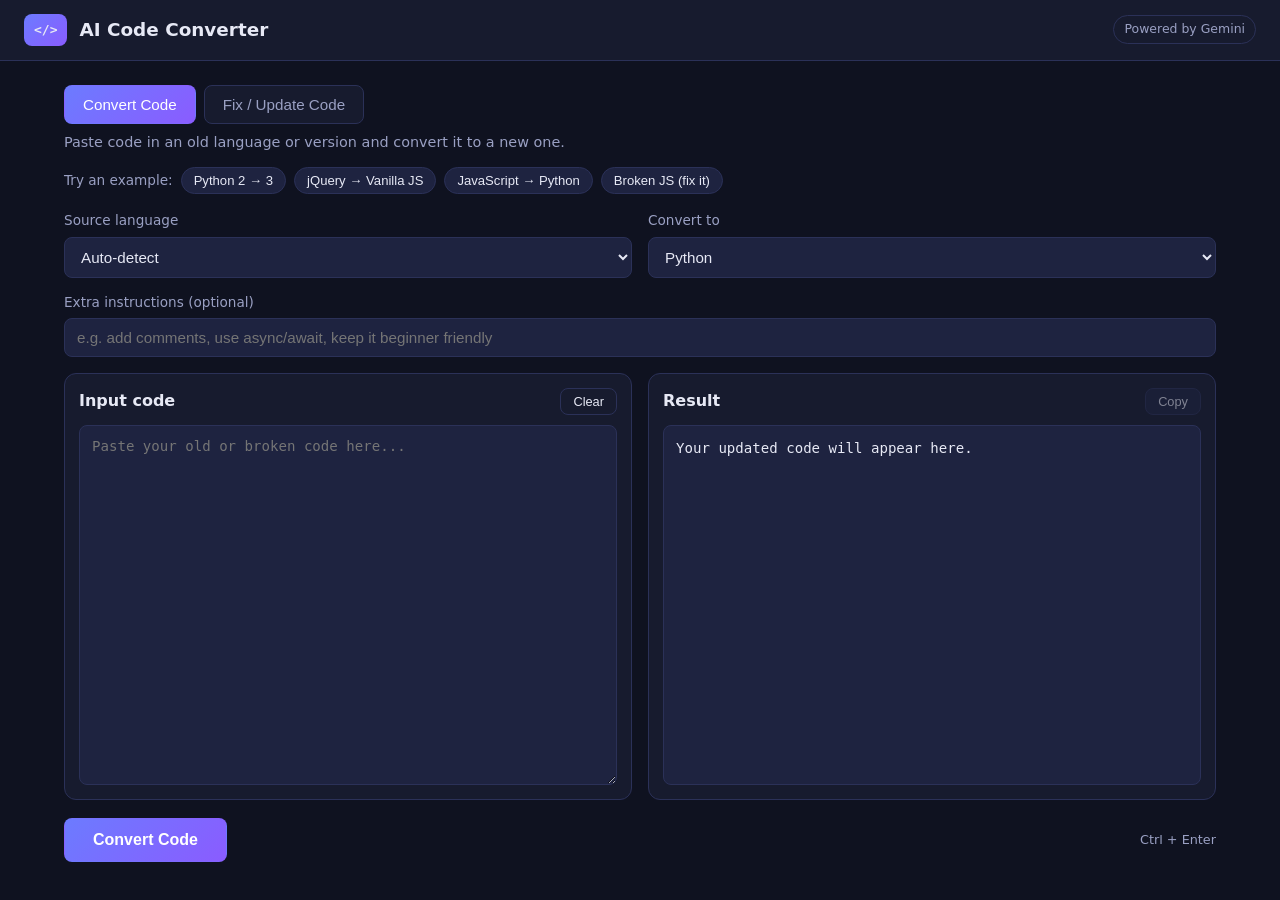
==== Rejuvinate/html/index.html @ a5daf36b "Add initial HTML structure for AI Code Converter" ====
<!DOCTYPE html>
<html lang="en">
<head>
  <meta charset="UTF-8" />
  <meta name="viewport" content="width=device-width, initial-scale=1" />
  <title>AI Code Converter</title>
  <link rel="stylesheet" href="../css/style.css" />
</head>
<body>
  <header class="topbar">
    <div class="brand">
      <span class="logo">&lt;/&gt;</span>
      <h1>AI Code Converter</h1>
    </div>
    <span class="badge">Powered by Gemini</span>
  </header>

  <main class="container">

    <!-- MODE TABS -->
    <div class="tabs" role="tablist">
      <button class="tab active" data-mode="convert" role="tab" type="button">Convert Code</button>
      <button class="tab" data-mode="fix" role="tab" type="button">Fix / Update Code</button>
    </div>
    <p id="modeHint" class="hint">
      Paste code in an old language or version and convert it to a new one.
    </p>

    <!-- EXAMPLES -->
    <div class="chips">
      <span class="chips-label">Try an example:</span>
      <button class="chip" type="button" data-example="py2">Python 2 → 3</button>
      <button class="chip" type="button" data-example="jquery">jQuery → Vanilla JS</button>
      <button class="chip" type="button" data-example="js2py">JavaScript → Python</button>
      <button class="chip" type="button" data-example="broken">Broken JS (fix it)</button>
    </div>

    <!-- LANGUAGES -->
    <div class="row">
      <div class="field">
        <label for="sourceLang">Source language</label>
        <select id="sourceLang"></select>
      </div>
      <div class="field" id="targetField">
        <label for="targetLang">Convert to</label>
        <select id="targetLang"></select>
      </div>
    </div>

    <div class="field extra">
      <label for="extraInstructions">Extra instructions (optional)</label>
      <input id="extraInstructions" type="text"
             placeholder="e.g. add comments, use async/await, keep it beginner friendly" />
    </div>

    <!-- EDITORS -->
    <div class="panels">
      <section class="panel">
        <div class="panel-head">
          <h2>Input code</h2>
          <button id="clearBtn" class="btn small ghost" type="button">Clear</button>
        </div>
        <textarea id="inputCode" spellcheck="false"
                  placeholder="Paste your old or broken code here..."></textarea>

        <div id="errorField" class="field hidden">
          <label for="errorMsg">Error message or what went wrong (optional)</label>
          <textarea id="errorMsg" class="small-text" spellcheck="false"
                    placeholder="e.g. TypeError: x is not a function (line 12)"></textarea>
        </div>
      </section>

      <section class="panel">
        <div class="panel-head">
          <h2>Result</h2>
          <button id="copyBtn" class="btn small" type="button" disabled>Copy</button>
        </div>
        <pre class="output"><code id="outputCode">Your updated code will appear here.</code></pre>
        <div id="notes" class="notes hidden"></div>
      </section>
    </div>

    <div class="actions">
      <button id="convertBtn" class="btn primary big" type="button">Convert Code</button>
      <span id="status" class="status"></span>
      <span class="shortcut">Ctrl + Enter</span>
    </div>
  </main>

  <script src="../js/script.js"></script>
</body>
</html>
---- Rejuvinate/css/style.css ----
:root {
  --bg: #0f1220;
  --panel: #171b2e;
  --panel-2: #1e2340;
  --border: #2b3158;
  --text: #e7e9f5;
  --muted: #9aa0c3;
  --accent: #6c7bff;
  --accent-2: #8a5cff;
  --danger: #ff6b6b;
  --ok: #4ade80;
}

* { box-sizing: border-box; }

body {
  margin: 0;
  font-family: system-ui, -apple-system, "Segoe UI", Roboto, sans-serif;
  background: var(--bg);
  color: var(--text);
  line-height: 1.5;
}

.hidden { display: none !important; }

/* Top bar */
.topbar {
  display: flex;
  align-items: center;
  justify-content: space-between;
  padding: 14px 24px;
  border-bottom: 1px solid var(--border);
  background: var(--panel);
}
.brand { display: flex; align-items: center; gap: 12px; }
.brand h1 { font-size: 1.15rem; margin: 0; }
.logo {
  background: linear-gradient(135deg, var(--accent), var(--accent-2));
  padding: 6px 10px;
  border-radius: 8px;
  font-family: monospace;
  font-weight: 700;
}
.badge {
  font-size: 0.78rem;
  color: var(--muted);
  border: 1px solid var(--border);
  padding: 4px 10px;
  border-radius: 999px;
}

.container { max-width: 1200px; margin: 0 auto; padding: 24px; }

/* Tabs */
.tabs { display: flex; gap: 8px; margin-bottom: 8px; }
.tab {
  background: var(--panel);
  color: var(--muted);
  border: 1px solid var(--border);
  padding: 10px 18px;
  border-radius: 8px;
  cursor: pointer;
  font-size: 0.95rem;
}
.tab.active {
  color: #fff;
  background: linear-gradient(135deg, var(--accent), var(--accent-2));
  border-color: transparent;
}

.hint { color: var(--muted); font-size: 0.9rem; margin: 6px 0 14px; }

/* Example chips */
.chips { display: flex; flex-wrap: wrap; gap: 8px; align-items: center; margin-bottom: 16px; }
.chips-label { color: var(--muted); font-size: 0.85rem; }
.chip {
  background: var(--panel-2);
  color: var(--text);
  border: 1px solid var(--border);
  border-radius: 999px;
  padding: 5px 12px;
  font-size: 0.82rem;
  cursor: pointer;
}
.chip:hover { border-color: var(--accent); }

/* Form bits */
.row { display: flex; gap: 16px; flex-wrap: wrap; margin-bottom: 14px; }
.field { display: flex; flex-direction: column; gap: 6px; flex: 1; min-width: 200px; }
.field.extra { margin-bottom: 16px; }
label { font-size: 0.85rem; color: var(--muted); }

select, input[type="text"], textarea {
  background: var(--panel-2);
  color: var(--text);
  border: 1px solid var(--border);
  border-radius: 8px;
  padding: 10px 12px;
  font-size: 0.95rem;
  width: 100%;
}
select:focus, input:focus, textarea:focus {
  outline: 2px solid var(--accent);
  outline-offset: 0;
}

/* Panels */
.panels { display: grid; grid-template-columns: 1fr 1fr; gap: 16px; }
@media (max-width: 860px) { .panels { grid-template-columns: 1fr; } }

.panel {
  background: var(--panel);
  border: 1px solid var(--border);
  border-radius: 12px;
  padding: 14px;
  display: flex;
  flex-direction: column;
  gap: 10px;
  min-width: 0;
}
.panel-head { display: flex; justify-content: space-between; align-items: center; }
.panel-head h2 { margin: 0; font-size: 1rem; }

textarea {
  min-height: 360px;
  resize: vertical;
  font-family: ui-monospace, "Cascadia Code", Consolas, monospace;
  font-size: 0.88rem;
  line-height: 1.5;
}
textarea.small-text { min-height: 80px; }

.output {
  margin: 0;
  background: var(--panel-2);
  border: 1px solid var(--border);
  border-radius: 8px;
  padding: 12px;
  min-height: 360px;
  max-height: 560px;
  overflow: auto;
  white-space: pre;
  font-family: ui-monospace, "Cascadia Code", Consolas, monospace;
  font-size: 0.88rem;
  line-height: 1.5;
}

.notes {
  background: var(--panel-2);
  border-left: 3px solid var(--accent);
  border-radius: 6px;
  padding: 10px 12px;
  font-size: 0.88rem;
  white-space: pre-wrap;
}

/* Actions + status */
.actions { display: flex; align-items: center; gap: 16px; margin-top: 18px; flex-wrap: wrap; }
.shortcut { margin-left: auto; color: var(--muted); font-size: 0.8rem; }
.status { color: var(--muted); font-size: 0.9rem; }
.status.error { color: var(--danger); }
.status.ok { color: var(--ok); }

/* Buttons */
.btn {
  border: 1px solid var(--border);
  background: var(--panel-2);
  color: var(--text);
  padding: 10px 18px;
  border-radius: 8px;
  cursor: pointer;
  font-size: 0.95rem;
}
.btn:hover:not(:disabled) { border-color: var(--accent); }
.btn:disabled { opacity: 0.5; cursor: not-allowed; }
.btn.primary {
  background: linear-gradient(135deg, var(--accent), var(--accent-2));
  border-color: transparent;
  color: #fff;
  font-weight: 600;
}
.btn.ghost { background: transparent; }
.btn.small { padding: 5px 12px; font-size: 0.8rem; }
.btn.big { padding: 12px 28px; font-size: 1rem; }

/* Spinner */
.spinner {
  display: inline-block;
  width: 14px; height: 14px;
  border: 2px solid var(--border);
  border-top-color: var(--accent);
  border-radius: 50%;
  animation: spin 0.8s linear infinite;
  margin-right: 8px;
  vertical-align: -2px;
}
@keyframes spin { to { transform: rotate(360deg); } }
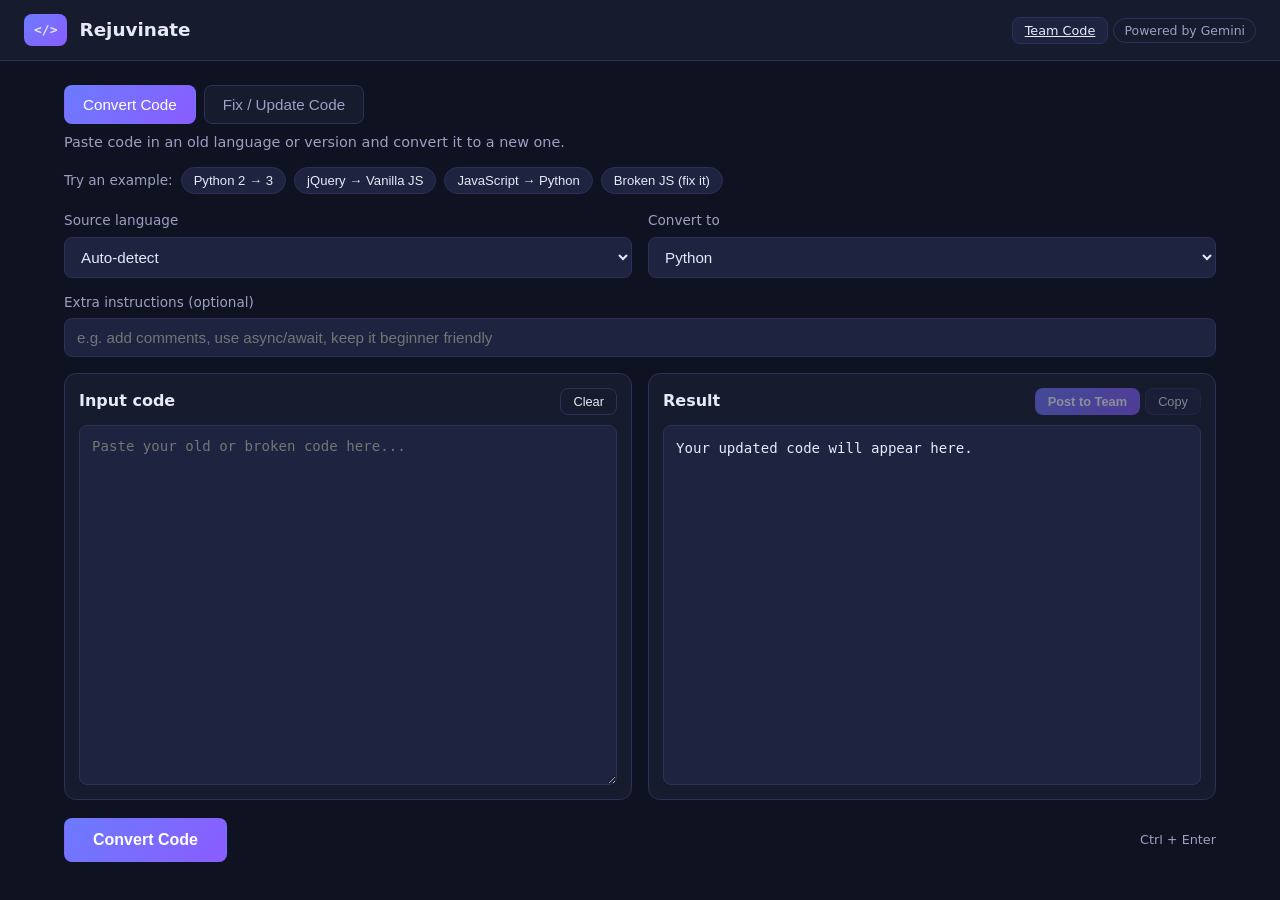
==== commit c54e43be: "Rename AI Code Converter to Rejuvinate" ====
--- a/Rejuvinate/html/index.html
+++ b/Rejuvinate/html/index.html
@@ -3,16 +3,20 @@
 <head>
   <meta charset="UTF-8" />
   <meta name="viewport" content="width=device-width, initial-scale=1" />
-  <title>AI Code Converter</title>
+  <title>Rejuvinate</title>
+  <link rel="preconnect" href="https://generativelanguage.googleapis.com" crossorigin />
   <link rel="stylesheet" href="../css/style.css" />
 </head>
 <body>
   <header class="topbar">
     <div class="brand">
       <span class="logo">&lt;/&gt;</span>
-      <h1>AI Code Converter</h1>
+      <h1>Rejuvinate</h1>
     </div>
-    <span class="badge">Powered by Gemini</span>
+    <div class="topbar-links">
+      <a class="btn small" href="team.html">Team Code</a>
+      <span class="badge">Powered by Gemini</span>
+    </div>
   </header>
 
   <main class="container">
@@ -73,7 +77,10 @@
       <section class="panel">
         <div class="panel-head">
           <h2>Result</h2>
-          <button id="copyBtn" class="btn small" type="button" disabled>Copy</button>
+          <div class="head-actions">
+            <button id="postBtn" class="btn small primary" type="button" disabled>Post to Team</button>
+            <button id="copyBtn" class="btn small" type="button" disabled>Copy</button>
+          </div>
         </div>
         <pre class="output"><code id="outputCode">Your updated code will appear here.</code></pre>
         <div id="notes" class="notes hidden"></div>
@@ -87,6 +94,22 @@
     </div>
   </main>
 
+  <!-- POST TO TEAM POPUP -->
+  <div id="postModal" class="modal hidden" role="dialog" aria-modal="true" aria-labelledby="postModalTitle">
+    <div class="modal-card">
+      <h3 id="postModalTitle">Post to Team</h3>
+      <p id="postModalMeta" class="hint"></p>
+      <label for="postTitle">Title</label>
+      <input id="postTitle" type="text" maxlength="80" placeholder="Give this code a title" />
+      <p id="postError" class="status error hidden"></p>
+      <div class="modal-actions">
+        <button id="postCancel" class="btn" type="button">Cancel</button>
+        <button id="postConfirm" class="btn primary" type="button">Post</button>
+      </div>
+    </div>
+  </div>
+
+  <script src="../js/store.js"></script>
   <script src="../js/script.js"></script>
 </body>
 </html>
